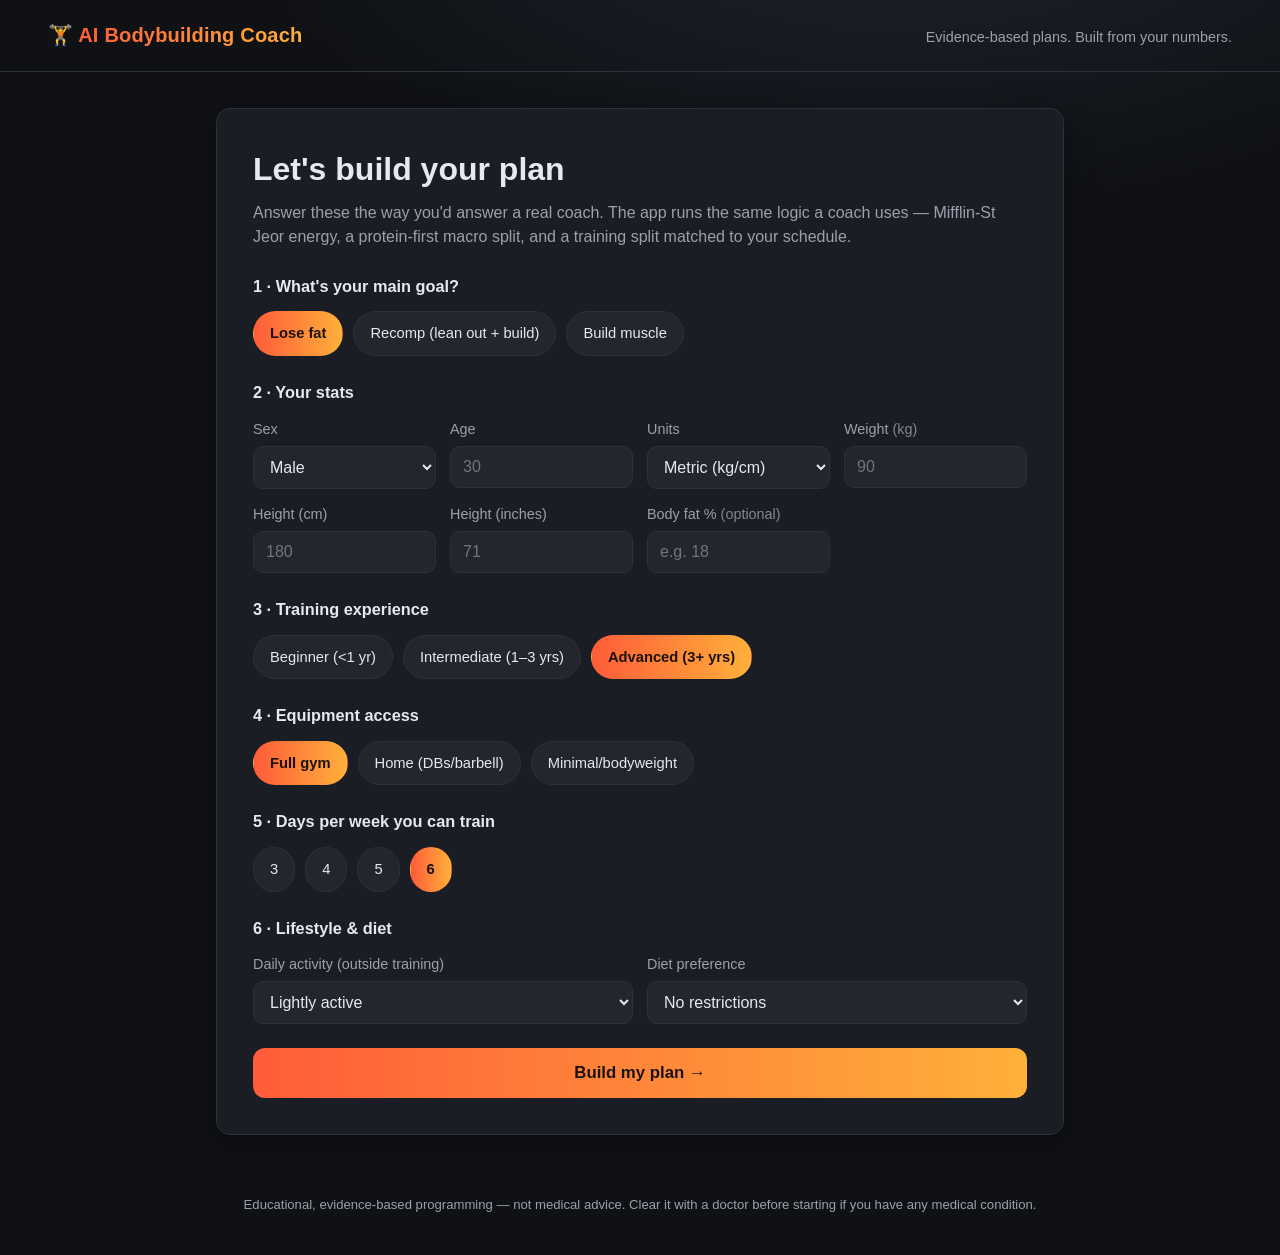
==== app/index.html @ 04b428aa "Add interactive coaching app that runs the plan logic from user input Build a runnable web app on to" ====
<!DOCTYPE html>
<html lang="en">
  <head>
    <meta charset="UTF-8" />
    <meta name="viewport" content="width=device-width, initial-scale=1.0" />
    <title>AI Bodybuilding Coach</title>
    <meta
      name="description"
      content="A professional bodybuilding coach in your browser — answer a few questions and get a personalized fat-loss / muscle plan."
    />
    <link
      rel="icon"
      href="data:image/svg+xml,<svg xmlns='http://www.w3.org/2000/svg' viewBox='0 0 100 100'><text y='.9em' font-size='90'>🏋️</text></svg>"
    />
    <link rel="stylesheet" href="styles.css" />
  </head>
  <body>
    <header class="topbar">
      <div class="brand">🏋️ <span>AI Bodybuilding Coach</span></div>
      <div class="tagline">Evidence-based plans. Built from your numbers.</div>
    </header>

    <main class="container">
      <!-- ===================== INTAKE FORM ===================== -->
      <section id="intake" class="card">
        <h1>Let's build your plan</h1>
        <p class="subtitle">
          Answer these the way you'd answer a real coach. The app runs the same
          logic a coach uses — Mifflin-St Jeor energy, a protein-first macro
          split, and a training split matched to your schedule.
        </p>

        <form id="coachForm" novalidate>
          <!-- Goal -->
          <fieldset>
            <legend>1 · What's your main goal?</legend>
            <div class="chips" data-field="goal">
              <label><input type="radio" name="goal" value="cut" checked /><span>Lose fat</span></label>
              <label><input type="radio" name="goal" value="recomp" /><span>Recomp (lean out + build)</span></label>
              <label><input type="radio" name="goal" value="gain" /><span>Build muscle</span></label>
            </div>
          </fieldset>

          <!-- Body stats -->
          <fieldset>
            <legend>2 · Your stats</legend>
            <div class="grid">
              <label class="field">
                <span>Sex</span>
                <select name="sex">
                  <option value="male">Male</option>
                  <option value="female">Female</option>
                </select>
              </label>
              <label class="field">
                <span>Age</span>
                <input type="number" name="age" min="14" max="90" placeholder="30" required />
              </label>
              <label class="field">
                <span>Units</span>
                <select name="units" id="units">
                  <option value="metric">Metric (kg/cm)</option>
                  <option value="imperial">Imperial (lb/in)</option>
                </select>
              </label>
              <label class="field">
                <span>Weight <em id="wUnit">(kg)</em></span>
                <input type="number" name="weight" step="0.1" min="30" placeholder="90" required />
              </label>
              <label class="field metric-only">
                <span>Height (cm)</span>
                <input type="number" name="heightCm" min="120" max="230" placeholder="180" />
              </label>
              <label class="field imperial-only" hidden>
                <span>Height (inches)</span>
                <input type="number" name="heightIn" min="48" max="90" placeholder="71" />
              </label>
              <label class="field">
                <span>Body fat % <em>(optional)</em></span>
                <input type="number" name="bodyFat" min="3" max="60" placeholder="e.g. 18" />
              </label>
            </div>
          </fieldset>

          <!-- Experience -->
          <fieldset>
            <legend>3 · Training experience</legend>
            <div class="chips" data-field="experience">
              <label><input type="radio" name="experience" value="beginner" /><span>Beginner (&lt;1 yr)</span></label>
              <label><input type="radio" name="experience" value="intermediate" /><span>Intermediate (1–3 yrs)</span></label>
              <label><input type="radio" name="experience" value="advanced" checked /><span>Advanced (3+ yrs)</span></label>
            </div>
          </fieldset>

          <!-- Equipment -->
          <fieldset>
            <legend>4 · Equipment access</legend>
            <div class="chips" data-field="equipment">
              <label><input type="radio" name="equipment" value="full" checked /><span>Full gym</span></label>
              <label><input type="radio" name="equipment" value="home" /><span>Home (DBs/barbell)</span></label>
              <label><input type="radio" name="equipment" value="min" /><span>Minimal/bodyweight</span></label>
            </div>
          </fieldset>

          <!-- Days -->
          <fieldset>
            <legend>5 · Days per week you can train</legend>
            <div class="chips" data-field="days">
              <label><input type="radio" name="days" value="3" /><span>3</span></label>
              <label><input type="radio" name="days" value="4" /><span>4</span></label>
              <label><input type="radio" name="days" value="5" /><span>5</span></label>
              <label><input type="radio" name="days" value="6" checked /><span>6</span></label>
            </div>
          </fieldset>

          <!-- Activity + diet -->
          <fieldset>
            <legend>6 · Lifestyle & diet</legend>
            <div class="grid">
              <label class="field">
                <span>Daily activity (outside training)</span>
                <select name="activity">
                  <option value="sedentary">Sedentary (desk job)</option>
                  <option value="light" selected>Lightly active</option>
                  <option value="moderate">Moderately active</option>
                  <option value="high">Very active / physical job</option>
                </select>
              </label>
              <label class="field">
                <span>Diet preference</span>
                <select name="diet">
                  <option value="none">No restrictions</option>
                  <option value="vegetarian">Vegetarian</option>
                  <option value="vegan">Vegan</option>
                  <option value="halal">Halal / other</option>
                </select>
              </label>
            </div>
          </fieldset>

          <button type="submit" class="btn-primary">Build my plan →</button>
          <p id="formError" class="error" hidden></p>
        </form>
      </section>

      <!-- ===================== PLAN OUTPUT ===================== -->
      <section id="plan" class="plan" hidden></section>
    </main>

    <footer class="foot">
      Educational, evidence-based programming — not medical advice. Clear it with
      a doctor before starting if you have any medical condition.
    </footer>

    <script src="js/coach.js"></script>
    <script src="js/app.js"></script>
  </body>
</html>
---- app/styles.css ----
/* AI Bodybuilding Coach — styles */
:root {
  --bg: #0f1115;
  --surface: #1a1d24;
  --surface-2: #22262f;
  --border: #2c313c;
  --text: #e7e9ee;
  --muted: #9aa1ad;
  --accent: #ff5c39;
  --accent-2: #ffb03a;
  --good: #4ade80;
  --radius: 14px;
  --shadow: 0 8px 30px rgba(0, 0, 0, 0.35);
  font-size: 16px;
}

* { box-sizing: border-box; }

body {
  margin: 0;
  background: radial-gradient(1200px 600px at 70% -10%, #20242e 0%, var(--bg) 55%);
  color: var(--text);
  font-family: -apple-system, BlinkMacSystemFont, "Segoe UI", Roboto, Helvetica, Arial, sans-serif;
  line-height: 1.55;
  min-height: 100vh;
}

.topbar {
  display: flex;
  align-items: baseline;
  justify-content: space-between;
  flex-wrap: wrap;
  gap: 8px;
  padding: 20px clamp(16px, 5vw, 48px);
  border-bottom: 1px solid var(--border);
}
.brand { font-weight: 800; font-size: 1.25rem; letter-spacing: 0.2px; }
.brand span { background: linear-gradient(90deg, var(--accent), var(--accent-2)); -webkit-background-clip: text; background-clip: text; color: transparent; }
.tagline { color: var(--muted); font-size: 0.9rem; }

.container { max-width: 920px; margin: 0 auto; padding: clamp(16px, 4vw, 36px); }

.card, .plan {
  background: var(--surface);
  border: 1px solid var(--border);
  border-radius: var(--radius);
  box-shadow: var(--shadow);
  padding: clamp(20px, 4vw, 36px);
}

h1 { margin: 0 0 6px; font-size: clamp(1.5rem, 4vw, 2rem); }
.subtitle { color: var(--muted); margin: 0 0 24px; }

fieldset { border: none; padding: 0; margin: 0 0 24px; }
legend { font-weight: 700; font-size: 1.02rem; margin-bottom: 12px; padding: 0; }

.grid { display: grid; grid-template-columns: repeat(auto-fit, minmax(180px, 1fr)); gap: 14px; }
.field { display: flex; flex-direction: column; gap: 6px; font-size: 0.9rem; color: var(--muted); }
.field em { color: var(--muted); font-style: normal; opacity: 0.8; }

input, select {
  background: var(--surface-2);
  border: 1px solid var(--border);
  color: var(--text);
  border-radius: 10px;
  padding: 11px 12px;
  font-size: 1rem;
  width: 100%;
}
input:focus, select:focus { outline: 2px solid var(--accent); border-color: transparent; }

/* Chip radios */
.chips { display: flex; flex-wrap: wrap; gap: 10px; }
.chips label {
  position: relative;
  cursor: pointer;
}
.chips input { position: absolute; opacity: 0; inset: 0; cursor: pointer; }
.chips span {
  display: inline-block;
  padding: 10px 16px;
  border: 1px solid var(--border);
  border-radius: 999px;
  background: var(--surface-2);
  color: var(--text);
  font-size: 0.92rem;
  transition: all 0.15s ease;
  user-select: none;
}
.chips input:checked + span {
  background: linear-gradient(90deg, var(--accent), var(--accent-2));
  color: #1a1208;
  font-weight: 700;
  border-color: transparent;
}
.chips input:focus-visible + span { outline: 2px solid #fff4; }

.btn-primary {
  appearance: none;
  border: none;
  cursor: pointer;
  width: 100%;
  padding: 15px;
  border-radius: 12px;
  font-size: 1.05rem;
  font-weight: 800;
  color: #1a1208;
  background: linear-gradient(90deg, var(--accent), var(--accent-2));
  transition: transform 0.1s ease, filter 0.15s ease;
}
.btn-primary:hover { filter: brightness(1.06); }
.btn-primary:active { transform: translateY(1px); }

.error { color: #ff6b6b; margin-top: 12px; font-size: 0.92rem; }

/* ---------- Plan output ---------- */
.plan { margin-top: 24px; }
.plan h2 { margin-top: 0; font-size: 1.6rem; }
.plan h3 { margin: 28px 0 12px; font-size: 1.2rem; border-bottom: 1px solid var(--border); padding-bottom: 8px; }

.phase-banner {
  background: linear-gradient(90deg, rgba(255,92,57,0.15), rgba(255,176,58,0.12));
  border: 1px solid var(--border);
  border-radius: 12px;
  padding: 16px 18px;
  margin-bottom: 22px;
}
.phase-banner .pill {
  display: inline-block; font-size: 0.78rem; font-weight: 800; letter-spacing: 0.5px;
  text-transform: uppercase; color: var(--accent-2); margin-bottom: 4px;
}

.stat-grid { display: grid; grid-template-columns: repeat(auto-fit, minmax(130px, 1fr)); gap: 12px; }
.stat {
  background: var(--surface-2);
  border: 1px solid var(--border);
  border-radius: 12px;
  padding: 14px;
  text-align: center;
}
.stat .num { font-size: 1.5rem; font-weight: 800; line-height: 1.1; }
.stat .num small { font-size: 0.8rem; color: var(--muted); font-weight: 600; }
.stat .lbl { color: var(--muted); font-size: 0.82rem; margin-top: 4px; }
.stat.accent .num { color: var(--accent-2); }

.macro-bar { display: flex; height: 14px; border-radius: 999px; overflow: hidden; margin: 14px 0 6px; border: 1px solid var(--border); }
.macro-bar i { display: block; }
.macro-bar .p { background: #ff5c39; }
.macro-bar .c { background: #ffb03a; }
.macro-bar .f { background: #4ade80; }
.macro-legend { display: flex; gap: 16px; flex-wrap: wrap; color: var(--muted); font-size: 0.85rem; }
.macro-legend b { color: var(--text); }
.dot { display: inline-block; width: 10px; height: 10px; border-radius: 3px; margin-right: 6px; vertical-align: middle; }

table { width: 100%; border-collapse: collapse; margin: 6px 0 4px; font-size: 0.92rem; }
th, td { text-align: left; padding: 9px 10px; border-bottom: 1px solid var(--border); }
th { color: var(--muted); font-weight: 600; font-size: 0.8rem; text-transform: uppercase; letter-spacing: 0.4px; }
td .ex { font-weight: 600; }
td .note { color: var(--muted); font-size: 0.82rem; }

.day-block { background: var(--surface-2); border: 1px solid var(--border); border-radius: 12px; padding: 14px 16px; margin-bottom: 14px; }
.day-block h4 { margin: 0 0 6px; font-size: 1.05rem; color: var(--accent-2); }

.callout { background: var(--surface-2); border-left: 3px solid var(--accent); border-radius: 8px; padding: 12px 14px; color: var(--muted); margin: 12px 0; font-size: 0.92rem; }
.callout b { color: var(--text); }

ul.clean { list-style: none; padding: 0; margin: 8px 0; }
ul.clean li { padding: 9px 0; border-bottom: 1px solid var(--border); }
ul.clean li b { color: var(--text); }
ul.clean li span { color: var(--muted); font-size: 0.9rem; }

.actions { display: flex; gap: 12px; flex-wrap: wrap; margin-top: 26px; }
.btn-ghost {
  cursor: pointer; background: var(--surface-2); color: var(--text);
  border: 1px solid var(--border); border-radius: 10px; padding: 12px 18px; font-size: 0.95rem; font-weight: 600;
}
.btn-ghost:hover { border-color: var(--accent); }

.foot { text-align: center; color: var(--muted); font-size: 0.82rem; padding: 24px 16px 40px; }

@media print {
  .topbar, #intake, .actions, .foot { display: none !important; }
  body { background: #fff; color: #000; }
  .plan { box-shadow: none; border: none; }
}
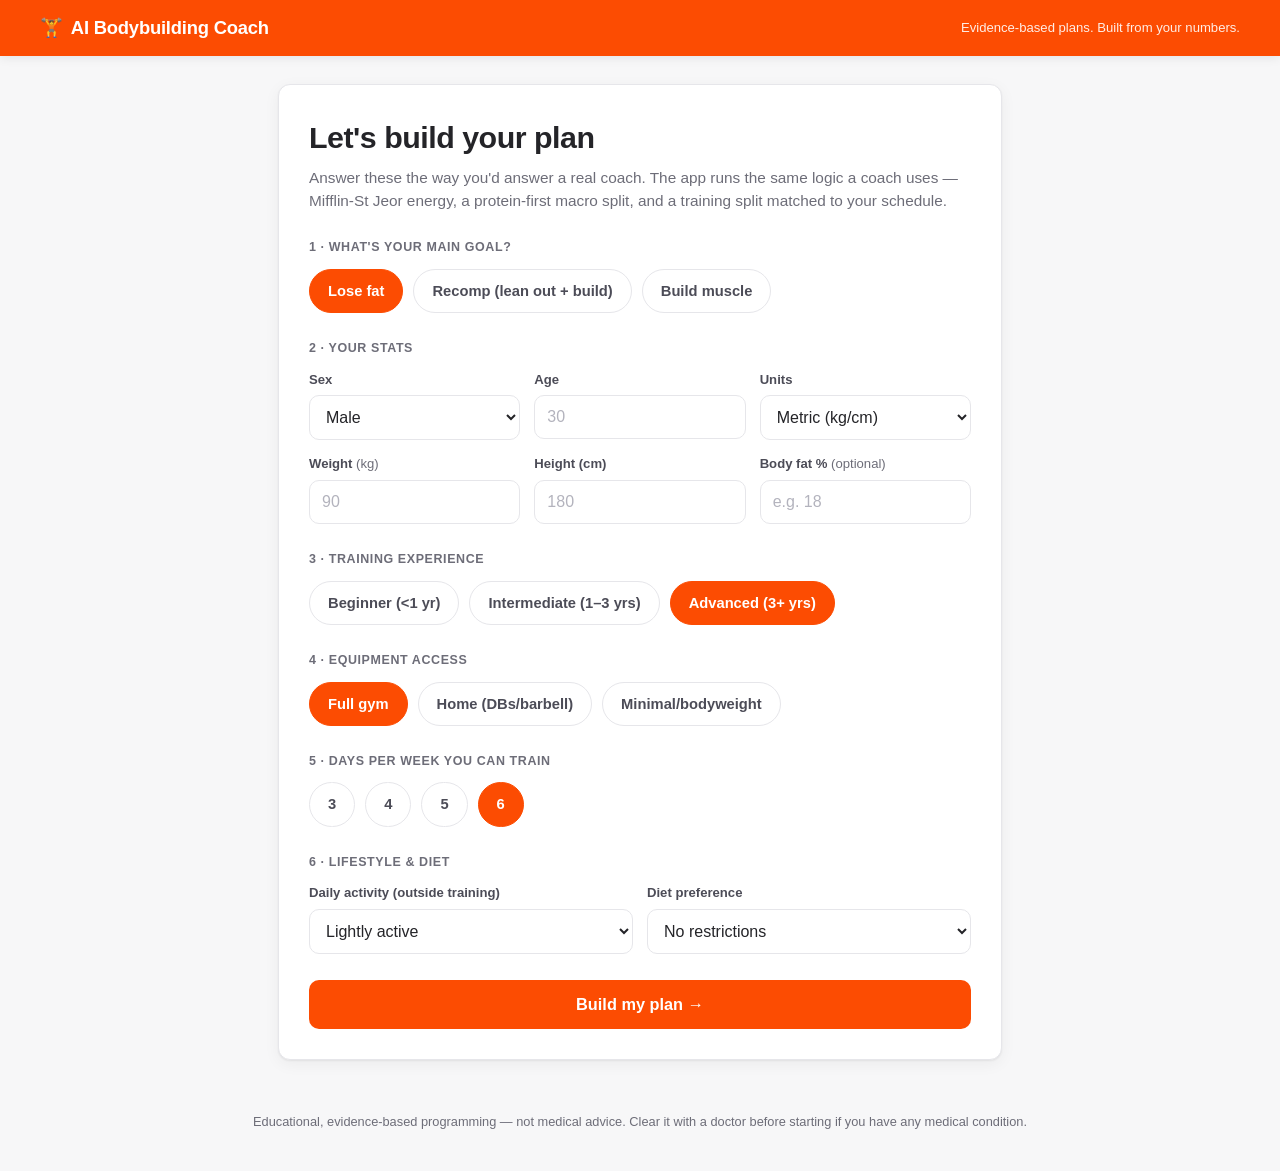
==== commit 831d1048: "Redesign UI Strava-style and add Fitbit integration UI/UX overhaul to a clean, app-like fitness dash" ====
--- a/app/index.html
+++ b/app/index.html
@@ -152,7 +152,9 @@
       a doctor before starting if you have any medical condition.
     </footer>
 
+    <script src="js/fitbit-config.js"></script>
     <script src="js/coach.js"></script>
+    <script src="js/fitbit.js"></script>
     <script src="js/app.js"></script>
   </body>
 </html>
--- a/app/styles.css
+++ b/app/styles.css
@@ -1,185 +1,225 @@
-/* AI Bodybuilding Coach — styles */
+/* AI Bodybuilding Coach — Strava-inspired UI
+   Light, clean, card-based, signature orange, big stats, sectioned tabs. */
+
 :root {
-  --bg: #0f1115;
-  --surface: #1a1d24;
-  --surface-2: #22262f;
-  --border: #2c313c;
-  --text: #e7e9ee;
-  --muted: #9aa1ad;
-  --accent: #ff5c39;
-  --accent-2: #ffb03a;
-  --good: #4ade80;
-  --radius: 14px;
-  --shadow: 0 8px 30px rgba(0, 0, 0, 0.35);
+  --orange: #fc4c02;      /* Strava signature orange */
+  --orange-dk: #e34402;
+  --ink: #242428;         /* near-black text */
+  --ink-2: #4c4c57;
+  --muted: #6d6d78;
+  --line: #e6e6ea;
+  --bg: #f7f7f8;
+  --card: #ffffff;
+  --card-2: #fafafb;
+  --good: #17a34a;
+  --radius: 12px;
+  --shadow: 0 1px 2px rgba(0,0,0,0.06), 0 4px 16px rgba(0,0,0,0.05);
   font-size: 16px;
 }
 
 * { box-sizing: border-box; }
-
+[hidden] { display: none !important; }
+
+html, body { margin: 0; }
 body {
-  margin: 0;
-  background: radial-gradient(1200px 600px at 70% -10%, #20242e 0%, var(--bg) 55%);
-  color: var(--text);
+  background: var(--bg);
+  color: var(--ink);
   font-family: -apple-system, BlinkMacSystemFont, "Segoe UI", Roboto, Helvetica, Arial, sans-serif;
-  line-height: 1.55;
+  line-height: 1.5;
   min-height: 100vh;
-}
-
+  -webkit-font-smoothing: antialiased;
+}
+
+/* ---------------- Top app bar ---------------- */
 .topbar {
+  position: sticky;
+  top: 0;
+  z-index: 20;
+  background: var(--orange);
+  color: #fff;
   display: flex;
-  align-items: baseline;
+  align-items: center;
   justify-content: space-between;
-  flex-wrap: wrap;
-  gap: 8px;
-  padding: 20px clamp(16px, 5vw, 48px);
-  border-bottom: 1px solid var(--border);
-}
-.brand { font-weight: 800; font-size: 1.25rem; letter-spacing: 0.2px; }
-.brand span { background: linear-gradient(90deg, var(--accent), var(--accent-2)); -webkit-background-clip: text; background-clip: text; color: transparent; }
-.tagline { color: var(--muted); font-size: 0.9rem; }
-
-.container { max-width: 920px; margin: 0 auto; padding: clamp(16px, 4vw, 36px); }
-
-.card, .plan {
-  background: var(--surface);
-  border: 1px solid var(--border);
+  padding: 14px clamp(16px, 5vw, 40px);
+  box-shadow: 0 2px 10px rgba(0,0,0,0.08);
+}
+.brand { font-weight: 800; font-size: 1.15rem; letter-spacing: -0.2px; display: flex; align-items: center; gap: 8px; }
+.tagline { color: rgba(255,255,255,0.9); font-size: 0.82rem; font-weight: 500; }
+
+.container { max-width: 780px; margin: 0 auto; padding: clamp(16px, 4vw, 28px); }
+
+/* ---------------- Cards ---------------- */
+.card {
+  background: var(--card);
+  border: 1px solid var(--line);
   border-radius: var(--radius);
   box-shadow: var(--shadow);
-  padding: clamp(20px, 4vw, 36px);
-}
-
-h1 { margin: 0 0 6px; font-size: clamp(1.5rem, 4vw, 2rem); }
-.subtitle { color: var(--muted); margin: 0 0 24px; }
-
-fieldset { border: none; padding: 0; margin: 0 0 24px; }
-legend { font-weight: 700; font-size: 1.02rem; margin-bottom: 12px; padding: 0; }
-
-.grid { display: grid; grid-template-columns: repeat(auto-fit, minmax(180px, 1fr)); gap: 14px; }
-.field { display: flex; flex-direction: column; gap: 6px; font-size: 0.9rem; color: var(--muted); }
-.field em { color: var(--muted); font-style: normal; opacity: 0.8; }
+  padding: clamp(20px, 4vw, 30px);
+}
+
+h1 { margin: 0 0 6px; font-size: clamp(1.5rem, 4vw, 1.9rem); letter-spacing: -0.5px; }
+.subtitle { color: var(--muted); margin: 0 0 26px; font-size: 0.96rem; }
+
+/* ---------------- Form ---------------- */
+fieldset { border: none; padding: 0; margin: 0 0 26px; }
+legend {
+  font-weight: 800; font-size: 0.78rem; letter-spacing: 0.6px; text-transform: uppercase;
+  color: var(--muted); margin-bottom: 12px; padding: 0;
+}
+.grid { display: grid; grid-template-columns: repeat(auto-fit, minmax(160px, 1fr)); gap: 14px; }
+.field { display: flex; flex-direction: column; gap: 6px; font-size: 0.82rem; font-weight: 600; color: var(--ink-2); }
+.field em { color: var(--muted); font-style: normal; font-weight: 500; }
 
 input, select {
-  background: var(--surface-2);
-  border: 1px solid var(--border);
-  color: var(--text);
+  background: #fff;
+  border: 1.5px solid var(--line);
+  color: var(--ink);
   border-radius: 10px;
-  padding: 11px 12px;
+  padding: 12px 12px;
   font-size: 1rem;
   width: 100%;
-}
-input:focus, select:focus { outline: 2px solid var(--accent); border-color: transparent; }
+  transition: border-color 0.15s ease, box-shadow 0.15s ease;
+}
+input::placeholder { color: #b3b3bd; }
+input:focus, select:focus { outline: none; border-color: var(--orange); box-shadow: 0 0 0 3px rgba(252,76,2,0.12); }
 
 /* Chip radios */
 .chips { display: flex; flex-wrap: wrap; gap: 10px; }
-.chips label {
-  position: relative;
-  cursor: pointer;
-}
+.chips label { position: relative; cursor: pointer; }
 .chips input { position: absolute; opacity: 0; inset: 0; cursor: pointer; }
 .chips span {
-  display: inline-block;
-  padding: 10px 16px;
-  border: 1px solid var(--border);
-  border-radius: 999px;
-  background: var(--surface-2);
-  color: var(--text);
-  font-size: 0.92rem;
+  display: inline-block; padding: 10px 18px; border: 1.5px solid var(--line);
+  border-radius: 999px; background: #fff; color: var(--ink-2); font-size: 0.92rem;
+  font-weight: 600; transition: all 0.15s ease; user-select: none;
+}
+.chips label:hover span { border-color: #c9c9d1; }
+.chips input:checked + span { background: var(--orange); color: #fff; border-color: var(--orange); }
+.chips input:focus-visible + span { box-shadow: 0 0 0 3px rgba(252,76,2,0.25); }
+
+.btn-primary {
+  appearance: none; border: none; cursor: pointer; width: 100%; padding: 15px;
+  border-radius: 10px; font-size: 1.02rem; font-weight: 800; color: #fff;
+  background: var(--orange); transition: background 0.15s ease, transform 0.08s ease;
+}
+.btn-primary:hover { background: var(--orange-dk); }
+.btn-primary:active { transform: translateY(1px); }
+.error { color: #d1382c; margin-top: 12px; font-size: 0.92rem; font-weight: 600; }
+
+/* ---------------- Plan header (hero) ---------------- */
+.plan-hero {
+  background: var(--card); border: 1px solid var(--line); border-radius: var(--radius);
+  box-shadow: var(--shadow); padding: 22px clamp(18px, 4vw, 28px); margin-bottom: 14px;
+}
+.plan-hero .goal { font-size: clamp(1.4rem, 4vw, 1.75rem); font-weight: 800; letter-spacing: -0.5px; margin: 6px 0 4px; }
+.phase-chip {
+  display: inline-block; background: rgba(252,76,2,0.1); color: var(--orange-dk);
+  font-size: 0.72rem; font-weight: 800; letter-spacing: 0.6px; text-transform: uppercase;
+  padding: 5px 11px; border-radius: 999px;
+}
+.athlete-line { color: var(--muted); font-size: 0.9rem; margin-top: 6px; }
+.phase-summary { color: var(--ink-2); font-size: 0.95rem; margin-top: 12px; padding-top: 14px; border-top: 1px solid var(--line); }
+
+/* ---------------- Tabs ---------------- */
+.tabs {
+  display: flex; gap: 4px; background: var(--card); border: 1px solid var(--line);
+  border-radius: 999px; padding: 5px; margin-bottom: 16px; position: sticky; top: 64px; z-index: 10;
+  box-shadow: var(--shadow); overflow-x: auto;
+}
+.tabs button {
+  flex: 1; white-space: nowrap; cursor: pointer; border: none; background: transparent;
+  color: var(--muted); font-weight: 700; font-size: 0.9rem; padding: 10px 14px; border-radius: 999px;
   transition: all 0.15s ease;
-  user-select: none;
-}
-.chips input:checked + span {
-  background: linear-gradient(90deg, var(--accent), var(--accent-2));
-  color: #1a1208;
-  font-weight: 700;
-  border-color: transparent;
-}
-.chips input:focus-visible + span { outline: 2px solid #fff4; }
-
-.btn-primary {
-  appearance: none;
-  border: none;
-  cursor: pointer;
-  width: 100%;
-  padding: 15px;
-  border-radius: 12px;
-  font-size: 1.05rem;
-  font-weight: 800;
-  color: #1a1208;
-  background: linear-gradient(90deg, var(--accent), var(--accent-2));
-  transition: transform 0.1s ease, filter 0.15s ease;
-}
-.btn-primary:hover { filter: brightness(1.06); }
-.btn-primary:active { transform: translateY(1px); }
-
-.error { color: #ff6b6b; margin-top: 12px; font-size: 0.92rem; }
-
-/* ---------- Plan output ---------- */
-.plan { margin-top: 24px; }
-.plan h2 { margin-top: 0; font-size: 1.6rem; }
-.plan h3 { margin: 28px 0 12px; font-size: 1.2rem; border-bottom: 1px solid var(--border); padding-bottom: 8px; }
-
-.phase-banner {
-  background: linear-gradient(90deg, rgba(255,92,57,0.15), rgba(255,176,58,0.12));
-  border: 1px solid var(--border);
-  border-radius: 12px;
-  padding: 16px 18px;
-  margin-bottom: 22px;
-}
-.phase-banner .pill {
-  display: inline-block; font-size: 0.78rem; font-weight: 800; letter-spacing: 0.5px;
-  text-transform: uppercase; color: var(--accent-2); margin-bottom: 4px;
-}
-
-.stat-grid { display: grid; grid-template-columns: repeat(auto-fit, minmax(130px, 1fr)); gap: 12px; }
-.stat {
-  background: var(--surface-2);
-  border: 1px solid var(--border);
-  border-radius: 12px;
-  padding: 14px;
-  text-align: center;
-}
-.stat .num { font-size: 1.5rem; font-weight: 800; line-height: 1.1; }
-.stat .num small { font-size: 0.8rem; color: var(--muted); font-weight: 600; }
-.stat .lbl { color: var(--muted); font-size: 0.82rem; margin-top: 4px; }
-.stat.accent .num { color: var(--accent-2); }
-
-.macro-bar { display: flex; height: 14px; border-radius: 999px; overflow: hidden; margin: 14px 0 6px; border: 1px solid var(--border); }
+}
+.tabs button:hover { color: var(--ink); }
+.tabs button.active { background: var(--orange); color: #fff; }
+
+.panel { display: flex; flex-direction: column; gap: 14px; animation: fade 0.25s ease; }
+@keyframes fade { from { opacity: 0; transform: translateY(6px); } to { opacity: 1; transform: none; } }
+
+.section-title { font-size: 0.78rem; font-weight: 800; letter-spacing: 0.6px; text-transform: uppercase; color: var(--muted); margin: 2px 0 -2px; }
+
+/* ---------------- Strava-style stat row ---------------- */
+.stat-row {
+  display: flex; background: var(--card); border: 1px solid var(--line);
+  border-radius: var(--radius); box-shadow: var(--shadow); overflow: hidden;
+}
+.stat-row .stat { flex: 1; padding: 18px 14px; text-align: center; border-right: 1px solid var(--line); }
+.stat-row .stat:last-child { border-right: none; }
+.stat .num { font-size: 1.6rem; font-weight: 800; letter-spacing: -0.5px; line-height: 1.05; }
+.stat .num small { font-size: 0.8rem; font-weight: 700; color: var(--muted); }
+.stat .lbl { color: var(--muted); font-size: 0.68rem; font-weight: 700; letter-spacing: 0.5px; text-transform: uppercase; margin-top: 6px; }
+.stat.hero-stat .num { color: var(--orange); }
+
+.stat-grid { display: grid; grid-template-columns: repeat(auto-fit, minmax(120px, 1fr)); gap: 12px; }
+.stat-grid .stat {
+  background: var(--card); border: 1px solid var(--line); border-radius: var(--radius);
+  box-shadow: var(--shadow); padding: 16px 12px; text-align: center;
+}
+
+/* Macro bar */
+.macro-bar { display: flex; height: 12px; border-radius: 999px; overflow: hidden; margin: 4px 0; }
 .macro-bar i { display: block; }
-.macro-bar .p { background: #ff5c39; }
-.macro-bar .c { background: #ffb03a; }
-.macro-bar .f { background: #4ade80; }
-.macro-legend { display: flex; gap: 16px; flex-wrap: wrap; color: var(--muted); font-size: 0.85rem; }
-.macro-legend b { color: var(--text); }
+.macro-bar .p { background: var(--orange); }
+.macro-bar .c { background: #f7b500; }
+.macro-bar .f { background: var(--good); }
+.macro-legend { display: flex; gap: 16px; flex-wrap: wrap; color: var(--muted); font-size: 0.85rem; font-weight: 600; }
+.macro-legend b { color: var(--ink); }
 .dot { display: inline-block; width: 10px; height: 10px; border-radius: 3px; margin-right: 6px; vertical-align: middle; }
 
-table { width: 100%; border-collapse: collapse; margin: 6px 0 4px; font-size: 0.92rem; }
-th, td { text-align: left; padding: 9px 10px; border-bottom: 1px solid var(--border); }
-th { color: var(--muted); font-weight: 600; font-size: 0.8rem; text-transform: uppercase; letter-spacing: 0.4px; }
-td .ex { font-weight: 600; }
-td .note { color: var(--muted); font-size: 0.82rem; }
-
-.day-block { background: var(--surface-2); border: 1px solid var(--border); border-radius: 12px; padding: 14px 16px; margin-bottom: 14px; }
-.day-block h4 { margin: 0 0 6px; font-size: 1.05rem; color: var(--accent-2); }
-
-.callout { background: var(--surface-2); border-left: 3px solid var(--accent); border-radius: 8px; padding: 12px 14px; color: var(--muted); margin: 12px 0; font-size: 0.92rem; }
-.callout b { color: var(--text); }
-
-ul.clean { list-style: none; padding: 0; margin: 8px 0; }
-ul.clean li { padding: 9px 0; border-bottom: 1px solid var(--border); }
-ul.clean li b { color: var(--text); }
-ul.clean li span { color: var(--muted); font-size: 0.9rem; }
-
-.actions { display: flex; gap: 12px; flex-wrap: wrap; margin-top: 26px; }
+/* ---------------- Workout day cards ---------------- */
+.day-card { background: var(--card); border: 1px solid var(--line); border-radius: var(--radius); box-shadow: var(--shadow); overflow: hidden; }
+.day-card > h4 {
+  margin: 0; padding: 14px 18px; font-size: 1rem; font-weight: 800; color: #fff;
+  background: var(--orange); display: flex; align-items: center; gap: 8px;
+}
+.exs { padding: 6px 18px 12px; }
+.ex-row { display: flex; align-items: baseline; justify-content: space-between; gap: 12px; padding: 12px 0; border-bottom: 1px solid var(--line); }
+.ex-row:last-child { border-bottom: none; }
+.ex-row .ex-name { font-weight: 700; font-size: 0.95rem; }
+.ex-row .ex-note { color: var(--muted); font-size: 0.8rem; margin-top: 2px; }
+.ex-row .ex-prescription { flex: 0 0 auto; text-align: right; font-weight: 700; font-size: 0.9rem; color: var(--ink); white-space: nowrap; }
+.ex-row .ex-prescription small { display: block; color: var(--muted); font-weight: 600; font-size: 0.72rem; }
+
+/* Info list & callouts */
+.info-card { background: var(--card); border: 1px solid var(--line); border-radius: var(--radius); box-shadow: var(--shadow); padding: 18px 20px; }
+.info-card h3 { margin: 0 0 12px; font-size: 1.05rem; }
+ul.clean { list-style: none; padding: 0; margin: 0; }
+ul.clean li { padding: 11px 0; border-bottom: 1px solid var(--line); font-size: 0.92rem; }
+ul.clean li:last-child { border-bottom: none; }
+ul.clean li b { color: var(--ink); }
+ul.clean li span { color: var(--muted); }
+.callout { background: var(--card-2); border-left: 3px solid var(--orange); border-radius: 8px; padding: 12px 14px; color: var(--ink-2); font-size: 0.9rem; }
+.callout b { color: var(--ink); }
+
+/* Fitbit connect card */
+.fitbit-card { background: var(--card); border: 1px solid var(--line); border-radius: var(--radius); box-shadow: var(--shadow); padding: 20px; }
+.fitbit-card .fb-head { display: flex; align-items: center; gap: 10px; font-weight: 800; font-size: 1.05rem; margin-bottom: 6px; }
+.fitbit-card .fb-teal { color: #00b0b9; }
+.btn-fitbit {
+  appearance: none; cursor: pointer; border: none; background: #00b0b9; color: #fff;
+  font-weight: 800; font-size: 0.95rem; padding: 12px 18px; border-radius: 10px; margin-top: 12px;
+}
+.btn-fitbit:hover { filter: brightness(0.95); }
+.fb-note { color: var(--muted); font-size: 0.85rem; margin-top: 10px; }
+
+.actions { display: flex; gap: 12px; flex-wrap: wrap; margin-top: 6px; }
 .btn-ghost {
-  cursor: pointer; background: var(--surface-2); color: var(--text);
-  border: 1px solid var(--border); border-radius: 10px; padding: 12px 18px; font-size: 0.95rem; font-weight: 600;
-}
-.btn-ghost:hover { border-color: var(--accent); }
-
-.foot { text-align: center; color: var(--muted); font-size: 0.82rem; padding: 24px 16px 40px; }
+  cursor: pointer; background: #fff; color: var(--ink); border: 1.5px solid var(--line);
+  border-radius: 10px; padding: 12px 18px; font-size: 0.92rem; font-weight: 700; flex: 1;
+}
+.btn-ghost:hover { border-color: var(--orange); color: var(--orange); }
+
+.foot { text-align: center; color: var(--muted); font-size: 0.8rem; padding: 24px 16px 40px; }
+
+@media (max-width: 480px) {
+  .stat-row { flex-wrap: wrap; }
+  .stat-row .stat { flex: 1 1 33%; border-bottom: 1px solid var(--line); }
+}
 
 @media print {
-  .topbar, #intake, .actions, .foot { display: none !important; }
-  body { background: #fff; color: #000; }
-  .plan { box-shadow: none; border: none; }
-}
+  .topbar, #intake, .tabs, .actions, .foot, .btn-fitbit { display: none !important; }
+  .panel { display: flex !important; }
+  .panel[hidden] { display: flex !important; }
+  body { background: #fff; }
+  .card, .day-card, .info-card, .stat-row, .plan-hero { box-shadow: none; }
+}
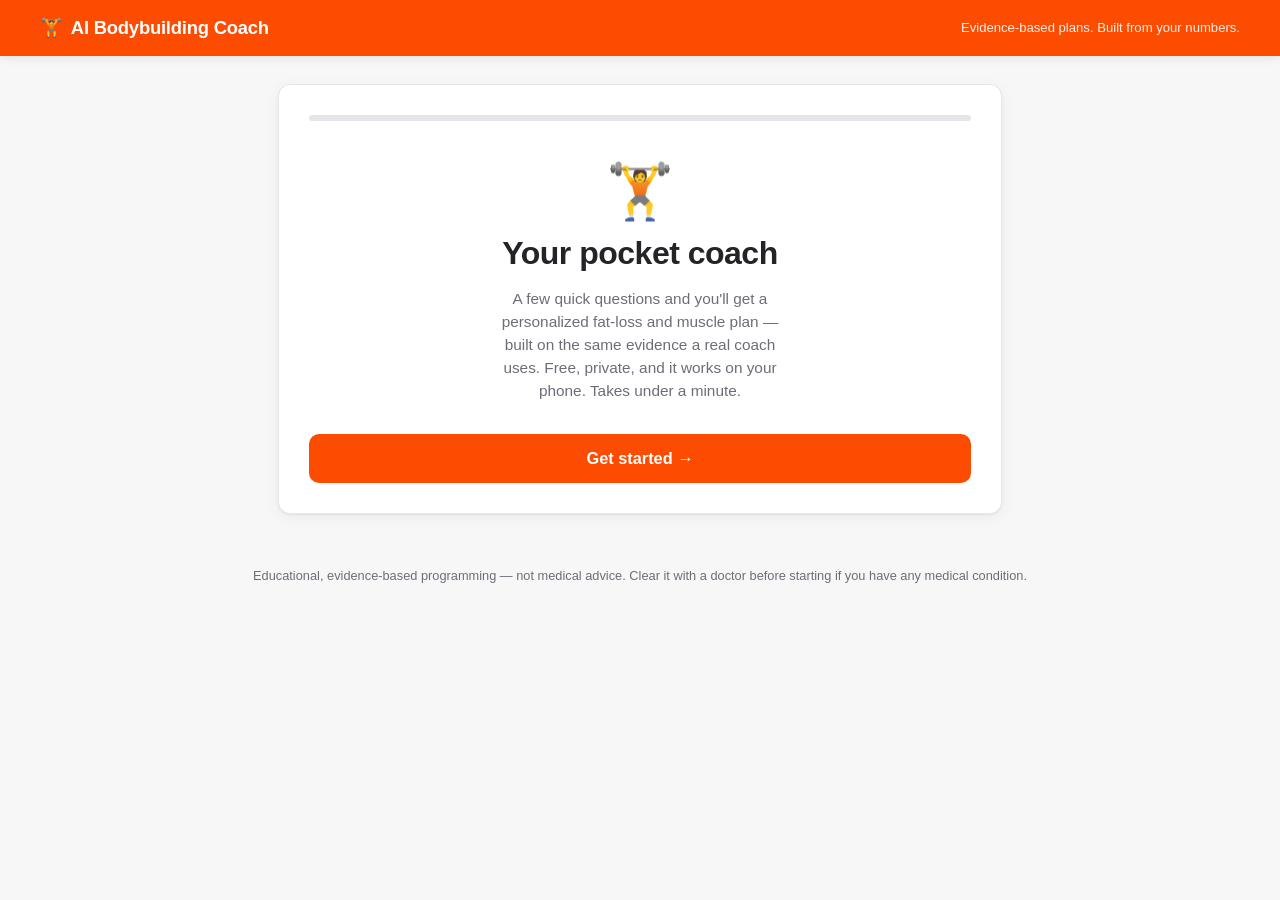
==== commit 1ff79e12: "Phase 1b: step-by-step onboarding wizard Replace the single long intake form with a progressive 5-st" ====
--- a/app/index.html
+++ b/app/index.html
@@ -2,16 +2,23 @@
 <html lang="en">
   <head>
     <meta charset="UTF-8" />
-    <meta name="viewport" content="width=device-width, initial-scale=1.0" />
+    <meta name="viewport" content="width=device-width, initial-scale=1.0, viewport-fit=cover" />
     <title>AI Bodybuilding Coach</title>
     <meta
       name="description"
       content="A professional bodybuilding coach in your browser — answer a few questions and get a personalized fat-loss / muscle plan."
     />
-    <link
-      rel="icon"
-      href="data:image/svg+xml,<svg xmlns='http://www.w3.org/2000/svg' viewBox='0 0 100 100'><text y='.9em' font-size='90'>🏋️</text></svg>"
-    />
+
+    <!-- PWA: installable, offline, iPhone home-screen app -->
+    <link rel="manifest" href="manifest.webmanifest" />
+    <meta name="theme-color" content="#fc4c02" />
+    <link rel="icon" href="icons/icon-192.png" />
+    <link rel="apple-touch-icon" href="icons/apple-touch-icon.png" />
+    <meta name="mobile-web-app-capable" content="yes" />
+    <meta name="apple-mobile-web-app-capable" content="yes" />
+    <meta name="apple-mobile-web-app-status-bar-style" content="black-translucent" />
+    <meta name="apple-mobile-web-app-title" content="Coach" />
+
     <link rel="stylesheet" href="styles.css" />
   </head>
   <body>
@@ -21,29 +28,37 @@
     </header>
 
     <main class="container">
-      <!-- ===================== INTAKE FORM ===================== -->
-      <section id="intake" class="card">
-        <h1>Let's build your plan</h1>
-        <p class="subtitle">
-          Answer these the way you'd answer a real coach. The app runs the same
-          logic a coach uses — Mifflin-St Jeor energy, a protein-first macro
-          split, and a training split matched to your schedule.
-        </p>
+      <!-- ===================== ONBOARDING WIZARD ===================== -->
+      <section id="intake" class="card wizard">
+        <div class="wiz-progress"><div class="wiz-progress-bar" id="wizBar"></div></div>
 
         <form id="coachForm" novalidate>
-          <!-- Goal -->
-          <fieldset>
-            <legend>1 · What's your main goal?</legend>
-            <div class="chips" data-field="goal">
-              <label><input type="radio" name="goal" value="cut" checked /><span>Lose fat</span></label>
-              <label><input type="radio" name="goal" value="recomp" /><span>Recomp (lean out + build)</span></label>
-              <label><input type="radio" name="goal" value="gain" /><span>Build muscle</span></label>
+          <!-- Step 0: Welcome -->
+          <div class="step" data-step="0">
+            <div class="welcome">
+              <div class="welcome-emoji">🏋️</div>
+              <h1>Your pocket coach</h1>
+              <p class="subtitle">
+                A few quick questions and you'll get a personalized fat-loss and
+                muscle plan — built on the same evidence a real coach uses. Free,
+                private, and it works on your phone. Takes under a minute.
+              </p>
             </div>
-          </fieldset>
+          </div>
 
-          <!-- Body stats -->
-          <fieldset>
-            <legend>2 · Your stats</legend>
+          <!-- Step 1: Goal -->
+          <div class="step" data-step="1" hidden>
+            <h2 class="step-title">What's your main goal?</h2>
+            <div class="chips stacked" data-field="goal">
+              <label><input type="radio" name="goal" value="cut" checked /><span>🔥 Lose fat</span></label>
+              <label><input type="radio" name="goal" value="recomp" /><span>♻️ Recomp — lean out + build</span></label>
+              <label><input type="radio" name="goal" value="gain" /><span>💪 Build muscle</span></label>
+            </div>
+          </div>
+
+          <!-- Step 2: Stats -->
+          <div class="step" data-step="2" hidden>
+            <h2 class="step-title">Your stats</h2>
             <div class="grid">
               <label class="field">
                 <span>Sex</span>
@@ -80,42 +95,41 @@
                 <input type="number" name="bodyFat" min="3" max="60" placeholder="e.g. 18" />
               </label>
             </div>
-          </fieldset>
+          </div>
 
-          <!-- Experience -->
-          <fieldset>
-            <legend>3 · Training experience</legend>
-            <div class="chips" data-field="experience">
-              <label><input type="radio" name="experience" value="beginner" /><span>Beginner (&lt;1 yr)</span></label>
-              <label><input type="radio" name="experience" value="intermediate" /><span>Intermediate (1–3 yrs)</span></label>
-              <label><input type="radio" name="experience" value="advanced" checked /><span>Advanced (3+ yrs)</span></label>
-            </div>
-          </fieldset>
+          <!-- Step 3: Training -->
+          <div class="step" data-step="3" hidden>
+            <h2 class="step-title">How you train</h2>
+            <fieldset>
+              <legend>Experience</legend>
+              <div class="chips" data-field="experience">
+                <label><input type="radio" name="experience" value="beginner" /><span>Beginner (&lt;1 yr)</span></label>
+                <label><input type="radio" name="experience" value="intermediate" /><span>Intermediate</span></label>
+                <label><input type="radio" name="experience" value="advanced" checked /><span>Advanced (3+ yrs)</span></label>
+              </div>
+            </fieldset>
+            <fieldset>
+              <legend>Days per week</legend>
+              <div class="chips" data-field="days">
+                <label><input type="radio" name="days" value="3" /><span>3</span></label>
+                <label><input type="radio" name="days" value="4" /><span>4</span></label>
+                <label><input type="radio" name="days" value="5" /><span>5</span></label>
+                <label><input type="radio" name="days" value="6" checked /><span>6</span></label>
+              </div>
+            </fieldset>
+            <fieldset>
+              <legend>Equipment</legend>
+              <div class="chips" data-field="equipment">
+                <label><input type="radio" name="equipment" value="full" checked /><span>Full gym</span></label>
+                <label><input type="radio" name="equipment" value="home" /><span>Home</span></label>
+                <label><input type="radio" name="equipment" value="min" /><span>Minimal</span></label>
+              </div>
+            </fieldset>
+          </div>
 
-          <!-- Equipment -->
-          <fieldset>
-            <legend>4 · Equipment access</legend>
-            <div class="chips" data-field="equipment">
-              <label><input type="radio" name="equipment" value="full" checked /><span>Full gym</span></label>
-              <label><input type="radio" name="equipment" value="home" /><span>Home (DBs/barbell)</span></label>
-              <label><input type="radio" name="equipment" value="min" /><span>Minimal/bodyweight</span></label>
-            </div>
-          </fieldset>
-
-          <!-- Days -->
-          <fieldset>
-            <legend>5 · Days per week you can train</legend>
-            <div class="chips" data-field="days">
-              <label><input type="radio" name="days" value="3" /><span>3</span></label>
-              <label><input type="radio" name="days" value="4" /><span>4</span></label>
-              <label><input type="radio" name="days" value="5" /><span>5</span></label>
-              <label><input type="radio" name="days" value="6" checked /><span>6</span></label>
-            </div>
-          </fieldset>
-
-          <!-- Activity + diet -->
-          <fieldset>
-            <legend>6 · Lifestyle & diet</legend>
+          <!-- Step 4: Lifestyle & diet -->
+          <div class="step" data-step="4" hidden>
+            <h2 class="step-title">Lifestyle &amp; diet <em class="opt">(optional)</em></h2>
             <div class="grid">
               <label class="field">
                 <span>Daily activity (outside training)</span>
@@ -136,10 +150,14 @@
                 </select>
               </label>
             </div>
-          </fieldset>
+          </div>
 
-          <button type="submit" class="btn-primary">Build my plan →</button>
           <p id="formError" class="error" hidden></p>
+
+          <div class="wiz-nav">
+            <button type="button" class="btn-ghost" id="wizBack" hidden>← Back</button>
+            <button type="button" class="btn-primary" id="wizNext">Get started →</button>
+          </div>
         </form>
       </section>
 
@@ -154,7 +172,16 @@
 
     <script src="js/fitbit-config.js"></script>
     <script src="js/coach.js"></script>
+    <script src="js/store.js"></script>
     <script src="js/fitbit.js"></script>
     <script src="js/app.js"></script>
+    <script>
+      // Register the service worker for offline / installable PWA support.
+      if ('serviceWorker' in navigator) {
+        window.addEventListener('load', () => {
+          navigator.serviceWorker.register('sw.js').catch((e) => console.warn('SW registration failed:', e));
+        });
+      }
+    </script>
   </body>
 </html>
--- a/app/styles.css
+++ b/app/styles.css
@@ -60,6 +60,28 @@
 h1 { margin: 0 0 6px; font-size: clamp(1.5rem, 4vw, 1.9rem); letter-spacing: -0.5px; }
 .subtitle { color: var(--muted); margin: 0 0 26px; font-size: 0.96rem; }
 
+/* ---------------- Onboarding wizard ---------------- */
+.wizard { overflow: hidden; }
+.wiz-progress { height: 6px; background: var(--line); border-radius: 999px; margin-bottom: 24px; overflow: hidden; }
+.wiz-progress-bar { height: 100%; width: 0; background: var(--orange); border-radius: 999px; transition: width 0.35s ease; }
+
+.step { animation: fade 0.28s ease; min-height: 240px; }
+.step-title { font-size: clamp(1.3rem, 4vw, 1.6rem); letter-spacing: -0.4px; margin: 0 0 18px; }
+.step-title .opt { font-style: normal; font-size: 0.85rem; font-weight: 600; color: var(--muted); }
+
+.welcome { text-align: center; padding: 20px 4px 8px; }
+.welcome-emoji { font-size: 3.4rem; line-height: 1; margin-bottom: 10px; }
+.welcome h1 { font-size: clamp(1.6rem, 5vw, 2rem); margin: 0 0 10px; }
+.welcome .subtitle { margin: 0 auto; max-width: 34ch; }
+
+.chips.stacked { flex-direction: column; }
+.chips.stacked label { width: 100%; }
+.chips.stacked span { display: block; width: 100%; padding: 16px 18px; font-size: 1rem; text-align: left; border-radius: 12px; }
+
+.wiz-nav { display: flex; gap: 12px; margin-top: 24px; }
+.wiz-nav .btn-primary { flex: 1; }
+.wiz-nav .btn-ghost { flex: 0 0 auto; }
+
 /* ---------------- Form ---------------- */
 fieldset { border: none; padding: 0; margin: 0 0 26px; }
 legend {
@@ -202,6 +224,54 @@
 .btn-fitbit:hover { filter: brightness(0.95); }
 .fb-note { color: var(--muted); font-size: 0.85rem; margin-top: 10px; }
 
+/* ---------------- Loggers (food / weight / lifts) ---------------- */
+.logger-head { display: flex; align-items: center; justify-content: space-between; margin-bottom: 12px; }
+.logger-head h3 { margin: 0; font-size: 1.05rem; }
+.logger-head .today { color: var(--muted); font-size: 0.8rem; font-weight: 600; }
+
+/* progress bars for calories / protein */
+.prog { margin: 10px 0; }
+.prog .prog-top { display: flex; justify-content: space-between; font-size: 0.85rem; font-weight: 700; margin-bottom: 5px; }
+.prog .prog-top .rem { color: var(--muted); font-weight: 600; }
+.prog .track { height: 10px; background: var(--line); border-radius: 999px; overflow: hidden; }
+.prog .fill { height: 100%; border-radius: 999px; transition: width 0.3s ease; }
+.prog .fill.kcal { background: var(--orange); }
+.prog .fill.prot { background: var(--good); }
+.prog .fill.over { background: #d1382c; }
+
+/* inline add form */
+.log-form { display: flex; gap: 8px; flex-wrap: wrap; margin-top: 12px; }
+.log-form input { flex: 1; min-width: 0; padding: 10px; font-size: 0.92rem; }
+.log-form input.sm { flex: 0 0 74px; }
+.log-form button { flex: 0 0 auto; cursor: pointer; border: none; background: var(--orange); color: #fff; font-weight: 800; border-radius: 10px; padding: 0 16px; font-size: 1.1rem; }
+.log-form button:hover { background: var(--orange-dk); }
+
+/* logged entries list */
+.entries { list-style: none; padding: 0; margin: 12px 0 0; }
+.entries li { display: flex; align-items: center; justify-content: space-between; padding: 9px 0; border-bottom: 1px solid var(--line); font-size: 0.9rem; }
+.entries li:last-child { border-bottom: none; }
+.entries .meta { color: var(--muted); font-size: 0.82rem; }
+.entries .del { cursor: pointer; color: #c4c4cc; border: none; background: none; font-size: 1.1rem; padding: 0 4px; }
+.entries .del:hover { color: #d1382c; }
+.empty { color: var(--muted); font-size: 0.88rem; padding: 8px 0; }
+
+/* weight trend chart */
+.chart-wrap { margin-top: 8px; }
+.chart-wrap svg { width: 100%; height: auto; display: block; }
+.trend-pill { display: inline-block; font-size: 0.8rem; font-weight: 800; padding: 4px 10px; border-radius: 999px; }
+.trend-pill.down { background: rgba(23,163,74,0.12); color: var(--good); }
+.trend-pill.up { background: rgba(209,56,44,0.1); color: #d1382c; }
+.trend-pill.flat { background: var(--line); color: var(--muted); }
+
+/* per-exercise lift logger */
+.ex-log { display: flex; align-items: center; gap: 6px; margin-top: 8px; }
+.ex-log input { flex: 0 0 58px; padding: 7px 8px; font-size: 0.85rem; text-align: center; }
+.ex-log button { cursor: pointer; border: none; background: var(--ink); color: #fff; font-weight: 700; font-size: 0.8rem; border-radius: 8px; padding: 8px 12px; }
+.ex-log button:hover { background: #000; }
+.ex-log .last { color: var(--muted); font-size: 0.78rem; margin-left: auto; text-align: right; }
+.ex-log .last b { color: var(--good); }
+.ex-log .x { font-size: 0.8rem; color: var(--muted); }
+
 .actions { display: flex; gap: 12px; flex-wrap: wrap; margin-top: 6px; }
 .btn-ghost {
   cursor: pointer; background: #fff; color: var(--ink); border: 1.5px solid var(--line);
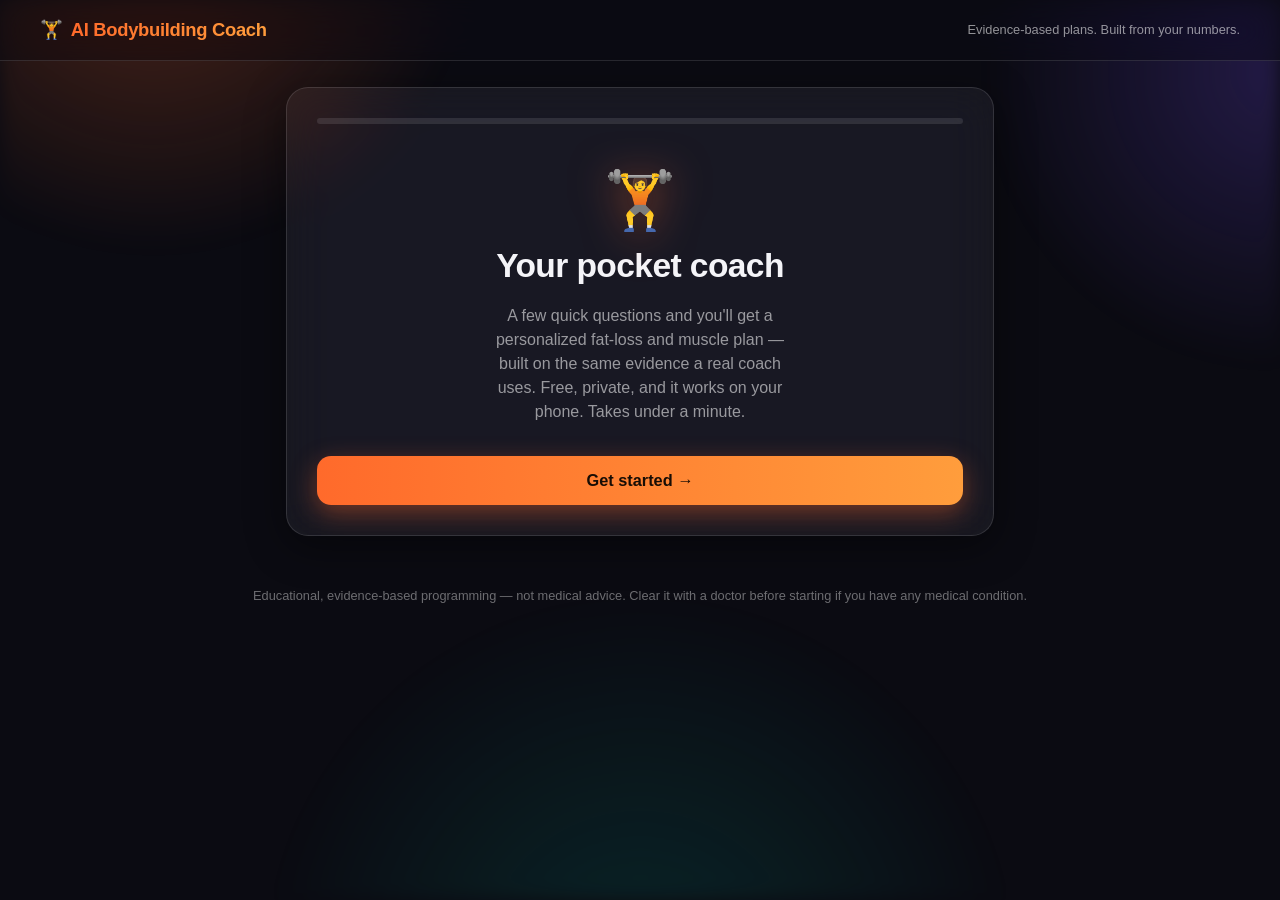
==== commit 3558c2a3: "Redesign: glassmorphism dark UI Full visual overhaul to a frosted-glass dark theme per the design di" ====
--- a/app/index.html
+++ b/app/index.html
@@ -11,7 +11,7 @@
 
     <!-- PWA: installable, offline, iPhone home-screen app -->
     <link rel="manifest" href="manifest.webmanifest" />
-    <meta name="theme-color" content="#fc4c02" />
+    <meta name="theme-color" content="#0b0b12" />
     <link rel="icon" href="icons/icon-192.png" />
     <link rel="apple-touch-icon" href="icons/apple-touch-icon.png" />
     <meta name="mobile-web-app-capable" content="yes" />
--- a/app/styles.css
+++ b/app/styles.css
@@ -1,295 +1,345 @@
-/* AI Bodybuilding Coach — Strava-inspired UI
-   Light, clean, card-based, signature orange, big stats, sectioned tabs. */
+/* AI Bodybuilding Coach — Glassmorphism dark UI
+   Frosted glass cards, deep dark canvas, vibrant accent. Class names match the
+   existing markup so all JS keeps working. */
 
 :root {
-  --orange: #fc4c02;      /* Strava signature orange */
-  --orange-dk: #e34402;
-  --ink: #242428;         /* near-black text */
-  --ink-2: #4c4c57;
-  --muted: #6d6d78;
-  --line: #e6e6ea;
-  --bg: #f7f7f8;
-  --card: #ffffff;
-  --card-2: #fafafb;
-  --good: #17a34a;
-  --radius: 12px;
-  --shadow: 0 1px 2px rgba(0,0,0,0.06), 0 4px 16px rgba(0,0,0,0.05);
+  --accent: #ff6a2b;
+  --accent-2: #ff9d3c;
+  --accent-dk: #e2551b;
+  --good: #34d399;
+  --bad: #ff5a5f;
+  --info: #5aa9ff;
+
+  --bg: #0b0b12;
+  --text: #f4f4f8;
+  --muted: rgba(255, 255, 255, 0.56);
+  --muted-2: rgba(255, 255, 255, 0.40);
+
+  --glass: rgba(255, 255, 255, 0.055);
+  --glass-2: rgba(255, 255, 255, 0.09);
+  --border: rgba(255, 255, 255, 0.12);
+  --border-str: rgba(255, 255, 255, 0.20);
+
+  --radius: 22px;
+  --radius-sm: 14px;
+  --shadow: 0 10px 40px rgba(0, 0, 0, 0.45);
+  --blur: saturate(180%) blur(22px);
   font-size: 16px;
 }
 
 * { box-sizing: border-box; }
 [hidden] { display: none !important; }
-
 html, body { margin: 0; }
+
 body {
   background: var(--bg);
-  color: var(--ink);
+  color: var(--text);
   font-family: -apple-system, BlinkMacSystemFont, "Segoe UI", Roboto, Helvetica, Arial, sans-serif;
   line-height: 1.5;
   min-height: 100vh;
   -webkit-font-smoothing: antialiased;
-}
-
-/* ---------------- Top app bar ---------------- */
+  position: relative;
+  overflow-x: hidden;
+}
+/* Ambient colour glows the glass frosts over */
+body::before {
+  content: "";
+  position: fixed;
+  inset: 0;
+  z-index: -1;
+  background:
+    radial-gradient(60vh 60vh at 12% -8%, rgba(255, 106, 43, 0.28), transparent 60%),
+    radial-gradient(55vh 55vh at 100% 8%, rgba(120, 80, 255, 0.22), transparent 60%),
+    radial-gradient(70vh 70vh at 50% 108%, rgba(0, 180, 160, 0.16), transparent 60%);
+  filter: blur(10px);
+}
+
+.container { max-width: 760px; margin: 0 auto; padding: clamp(14px, 4vw, 26px); }
+
+/* ---------------- Top bar ---------------- */
 .topbar {
-  position: sticky;
-  top: 0;
-  z-index: 20;
-  background: var(--orange);
-  color: #fff;
-  display: flex;
-  align-items: center;
-  justify-content: space-between;
-  padding: 14px clamp(16px, 5vw, 40px);
-  box-shadow: 0 2px 10px rgba(0,0,0,0.08);
-}
-.brand { font-weight: 800; font-size: 1.15rem; letter-spacing: -0.2px; display: flex; align-items: center; gap: 8px; }
-.tagline { color: rgba(255,255,255,0.9); font-size: 0.82rem; font-weight: 500; }
-
-.container { max-width: 780px; margin: 0 auto; padding: clamp(16px, 4vw, 28px); }
-
-/* ---------------- Cards ---------------- */
-.card {
-  background: var(--card);
-  border: 1px solid var(--line);
+  position: sticky; top: 0; z-index: 30;
+  display: flex; align-items: center; justify-content: space-between;
+  padding: 16px clamp(16px, 5vw, 40px);
+  background: rgba(11, 11, 18, 0.55);
+  backdrop-filter: var(--blur);
+  -webkit-backdrop-filter: var(--blur);
+  border-bottom: 1px solid var(--border);
+}
+.brand { font-weight: 800; font-size: 1.15rem; letter-spacing: -0.3px; display: flex; align-items: center; gap: 8px; }
+.brand span { background: linear-gradient(90deg, var(--accent), var(--accent-2)); -webkit-background-clip: text; background-clip: text; color: transparent; }
+.tagline { color: var(--muted); font-size: 0.8rem; }
+
+/* ---------------- Glass surfaces ---------------- */
+.card, .info-card, .stat-row, .plan-hero, .day-card, .fitbit-card, .wizard {
+  background: var(--glass);
+  backdrop-filter: var(--blur);
+  -webkit-backdrop-filter: var(--blur);
+  border: 1px solid var(--border);
   border-radius: var(--radius);
   box-shadow: var(--shadow);
-  padding: clamp(20px, 4vw, 30px);
-}
-
-h1 { margin: 0 0 6px; font-size: clamp(1.5rem, 4vw, 1.9rem); letter-spacing: -0.5px; }
-.subtitle { color: var(--muted); margin: 0 0 26px; font-size: 0.96rem; }
+}
+.card, .wizard { padding: clamp(20px, 4vw, 30px); }
+
+h1 { margin: 0 0 6px; font-size: clamp(1.6rem, 5vw, 2rem); letter-spacing: -0.6px; }
+.subtitle { color: var(--muted); margin: 0 0 24px; }
 
 /* ---------------- Onboarding wizard ---------------- */
 .wizard { overflow: hidden; }
-.wiz-progress { height: 6px; background: var(--line); border-radius: 999px; margin-bottom: 24px; overflow: hidden; }
-.wiz-progress-bar { height: 100%; width: 0; background: var(--orange); border-radius: 999px; transition: width 0.35s ease; }
-
-.step { animation: fade 0.28s ease; min-height: 240px; }
-.step-title { font-size: clamp(1.3rem, 4vw, 1.6rem); letter-spacing: -0.4px; margin: 0 0 18px; }
+.wiz-progress { height: 6px; background: rgba(255,255,255,0.1); border-radius: 999px; margin-bottom: 24px; overflow: hidden; }
+.wiz-progress-bar { height: 100%; width: 0; background: linear-gradient(90deg, var(--accent), var(--accent-2)); border-radius: 999px; transition: width 0.4s cubic-bezier(.4,0,.2,1); }
+.step { animation: rise 0.35s cubic-bezier(.2,.7,.2,1); min-height: 240px; }
+.step-title { font-size: clamp(1.35rem, 4.5vw, 1.65rem); letter-spacing: -0.5px; margin: 0 0 18px; }
 .step-title .opt { font-style: normal; font-size: 0.85rem; font-weight: 600; color: var(--muted); }
-
-.welcome { text-align: center; padding: 20px 4px 8px; }
-.welcome-emoji { font-size: 3.4rem; line-height: 1; margin-bottom: 10px; }
-.welcome h1 { font-size: clamp(1.6rem, 5vw, 2rem); margin: 0 0 10px; }
+.welcome { text-align: center; padding: 24px 4px 8px; }
+.welcome-emoji { font-size: 3.6rem; line-height: 1; margin-bottom: 12px; filter: drop-shadow(0 6px 20px rgba(255,106,43,0.5)); }
+.welcome h1 { font-size: clamp(1.7rem, 6vw, 2.1rem); margin: 0 0 12px; }
 .welcome .subtitle { margin: 0 auto; max-width: 34ch; }
-
+@keyframes rise { from { opacity: 0; transform: translateY(10px); } to { opacity: 1; transform: none; } }
+
+/* ---------------- Form ---------------- */
+fieldset { border: none; padding: 0; margin: 0 0 22px; }
+legend { font-weight: 700; font-size: 0.74rem; letter-spacing: 0.7px; text-transform: uppercase; color: var(--muted); margin-bottom: 12px; padding: 0; }
+.grid { display: grid; grid-template-columns: repeat(auto-fit, minmax(150px, 1fr)); gap: 14px; }
+.field { display: flex; flex-direction: column; gap: 6px; font-size: 0.8rem; font-weight: 600; color: var(--muted); }
+.field em { color: var(--muted-2); font-style: normal; font-weight: 500; }
+
+input, select {
+  background: rgba(255,255,255,0.06);
+  border: 1px solid var(--border);
+  color: var(--text);
+  border-radius: 12px;
+  padding: 13px 13px;
+  font-size: 1rem;
+  width: 100%;
+  transition: border-color 0.15s, box-shadow 0.15s, background 0.15s;
+}
+select option { background: #16161f; color: var(--text); }
+input::placeholder { color: var(--muted-2); }
+input:focus, select:focus { outline: none; border-color: var(--accent); box-shadow: 0 0 0 3px rgba(255,106,43,0.22); background: rgba(255,255,255,0.09); }
+
+/* Chip radios */
+.chips { display: flex; flex-wrap: wrap; gap: 10px; }
 .chips.stacked { flex-direction: column; }
 .chips.stacked label { width: 100%; }
-.chips.stacked span { display: block; width: 100%; padding: 16px 18px; font-size: 1rem; text-align: left; border-radius: 12px; }
+.chips.stacked span { display: block; width: 100%; padding: 16px 18px; font-size: 1rem; text-align: left; border-radius: 14px; }
+.chips label { position: relative; cursor: pointer; }
+.chips input { position: absolute; opacity: 0; inset: 0; cursor: pointer; }
+.chips span {
+  display: inline-block; padding: 11px 18px; border: 1px solid var(--border);
+  border-radius: 999px; background: rgba(255,255,255,0.05); color: var(--text);
+  font-size: 0.92rem; font-weight: 600; transition: all 0.18s; user-select: none;
+}
+.chips label:hover span { border-color: var(--border-str); }
+.chips input:checked + span {
+  background: linear-gradient(90deg, var(--accent), var(--accent-2)); color: #180d05;
+  border-color: transparent; box-shadow: 0 6px 20px rgba(255,106,43,0.35);
+}
+.chips input:focus-visible + span { box-shadow: 0 0 0 3px rgba(255,106,43,0.35); }
+
+/* Buttons */
+.btn-primary {
+  appearance: none; border: none; cursor: pointer; width: 100%; padding: 15px;
+  border-radius: 14px; font-size: 1.02rem; font-weight: 800; color: #180d05;
+  background: linear-gradient(90deg, var(--accent), var(--accent-2));
+  box-shadow: 0 8px 26px rgba(255,106,43,0.4); transition: transform 0.08s, filter 0.15s;
+}
+.btn-primary:hover { filter: brightness(1.07); }
+.btn-primary:active { transform: translateY(1px); }
+.error { color: var(--bad); margin-top: 12px; font-size: 0.92rem; font-weight: 600; }
 
 .wiz-nav { display: flex; gap: 12px; margin-top: 24px; }
 .wiz-nav .btn-primary { flex: 1; }
 .wiz-nav .btn-ghost { flex: 0 0 auto; }
-
-/* ---------------- Form ---------------- */
-fieldset { border: none; padding: 0; margin: 0 0 26px; }
-legend {
-  font-weight: 800; font-size: 0.78rem; letter-spacing: 0.6px; text-transform: uppercase;
-  color: var(--muted); margin-bottom: 12px; padding: 0;
-}
-.grid { display: grid; grid-template-columns: repeat(auto-fit, minmax(160px, 1fr)); gap: 14px; }
-.field { display: flex; flex-direction: column; gap: 6px; font-size: 0.82rem; font-weight: 600; color: var(--ink-2); }
-.field em { color: var(--muted); font-style: normal; font-weight: 500; }
-
-input, select {
-  background: #fff;
-  border: 1.5px solid var(--line);
-  color: var(--ink);
-  border-radius: 10px;
-  padding: 12px 12px;
-  font-size: 1rem;
-  width: 100%;
-  transition: border-color 0.15s ease, box-shadow 0.15s ease;
-}
-input::placeholder { color: #b3b3bd; }
-input:focus, select:focus { outline: none; border-color: var(--orange); box-shadow: 0 0 0 3px rgba(252,76,2,0.12); }
-
-/* Chip radios */
-.chips { display: flex; flex-wrap: wrap; gap: 10px; }
-.chips label { position: relative; cursor: pointer; }
-.chips input { position: absolute; opacity: 0; inset: 0; cursor: pointer; }
-.chips span {
-  display: inline-block; padding: 10px 18px; border: 1.5px solid var(--line);
-  border-radius: 999px; background: #fff; color: var(--ink-2); font-size: 0.92rem;
-  font-weight: 600; transition: all 0.15s ease; user-select: none;
-}
-.chips label:hover span { border-color: #c9c9d1; }
-.chips input:checked + span { background: var(--orange); color: #fff; border-color: var(--orange); }
-.chips input:focus-visible + span { box-shadow: 0 0 0 3px rgba(252,76,2,0.25); }
-
-.btn-primary {
-  appearance: none; border: none; cursor: pointer; width: 100%; padding: 15px;
-  border-radius: 10px; font-size: 1.02rem; font-weight: 800; color: #fff;
-  background: var(--orange); transition: background 0.15s ease, transform 0.08s ease;
-}
-.btn-primary:hover { background: var(--orange-dk); }
-.btn-primary:active { transform: translateY(1px); }
-.error { color: #d1382c; margin-top: 12px; font-size: 0.92rem; font-weight: 600; }
-
-/* ---------------- Plan header (hero) ---------------- */
-.plan-hero {
-  background: var(--card); border: 1px solid var(--line); border-radius: var(--radius);
-  box-shadow: var(--shadow); padding: 22px clamp(18px, 4vw, 28px); margin-bottom: 14px;
-}
-.plan-hero .goal { font-size: clamp(1.4rem, 4vw, 1.75rem); font-weight: 800; letter-spacing: -0.5px; margin: 6px 0 4px; }
+.btn-ghost {
+  cursor: pointer; background: var(--glass-2); color: var(--text);
+  border: 1px solid var(--border); border-radius: 14px; padding: 13px 18px;
+  font-size: 0.92rem; font-weight: 700; backdrop-filter: var(--blur); flex: 1;
+}
+.btn-ghost:hover { border-color: var(--accent); color: var(--accent-2); }
+
+/* ---------------- Plan hero ---------------- */
+.plan-hero { padding: 24px clamp(18px, 4vw, 28px); margin-bottom: 14px; }
+.plan-hero .goal { font-size: clamp(1.5rem, 5vw, 1.9rem); font-weight: 800; letter-spacing: -0.6px; margin: 8px 0 4px; }
 .phase-chip {
-  display: inline-block; background: rgba(252,76,2,0.1); color: var(--orange-dk);
+  display: inline-block; background: rgba(255,106,43,0.16); color: var(--accent-2);
   font-size: 0.72rem; font-weight: 800; letter-spacing: 0.6px; text-transform: uppercase;
-  padding: 5px 11px; border-radius: 999px;
+  padding: 5px 12px; border-radius: 999px; border: 1px solid rgba(255,106,43,0.3);
 }
 .athlete-line { color: var(--muted); font-size: 0.9rem; margin-top: 6px; }
-.phase-summary { color: var(--ink-2); font-size: 0.95rem; margin-top: 12px; padding-top: 14px; border-top: 1px solid var(--line); }
+.phase-summary { color: rgba(255,255,255,0.82); font-size: 0.95rem; margin-top: 12px; padding-top: 14px; border-top: 1px solid var(--border); }
 
 /* ---------------- Tabs ---------------- */
 .tabs {
-  display: flex; gap: 4px; background: var(--card); border: 1px solid var(--line);
-  border-radius: 999px; padding: 5px; margin-bottom: 16px; position: sticky; top: 64px; z-index: 10;
-  box-shadow: var(--shadow); overflow-x: auto;
+  display: flex; gap: 4px; padding: 6px; margin-bottom: 16px; position: sticky; top: 70px; z-index: 20;
+  background: rgba(20,20,28,0.55); backdrop-filter: var(--blur); -webkit-backdrop-filter: var(--blur);
+  border: 1px solid var(--border); border-radius: 999px; box-shadow: var(--shadow); overflow-x: auto;
 }
 .tabs button {
   flex: 1; white-space: nowrap; cursor: pointer; border: none; background: transparent;
-  color: var(--muted); font-weight: 700; font-size: 0.9rem; padding: 10px 14px; border-radius: 999px;
-  transition: all 0.15s ease;
-}
-.tabs button:hover { color: var(--ink); }
-.tabs button.active { background: var(--orange); color: #fff; }
-
-.panel { display: flex; flex-direction: column; gap: 14px; animation: fade 0.25s ease; }
-@keyframes fade { from { opacity: 0; transform: translateY(6px); } to { opacity: 1; transform: none; } }
-
-.section-title { font-size: 0.78rem; font-weight: 800; letter-spacing: 0.6px; text-transform: uppercase; color: var(--muted); margin: 2px 0 -2px; }
-
-/* ---------------- Strava-style stat row ---------------- */
-.stat-row {
-  display: flex; background: var(--card); border: 1px solid var(--line);
-  border-radius: var(--radius); box-shadow: var(--shadow); overflow: hidden;
-}
-.stat-row .stat { flex: 1; padding: 18px 14px; text-align: center; border-right: 1px solid var(--line); }
+  color: var(--muted); font-weight: 700; font-size: 0.86rem; padding: 10px 12px; border-radius: 999px; transition: all 0.18s;
+}
+.tabs button:hover { color: var(--text); }
+.tabs button.active { background: linear-gradient(90deg, var(--accent), var(--accent-2)); color: #180d05; box-shadow: 0 6px 18px rgba(255,106,43,0.4); }
+
+.panel { display: flex; flex-direction: column; gap: 14px; animation: rise 0.3s cubic-bezier(.2,.7,.2,1); }
+.section-title { font-size: 0.74rem; font-weight: 800; letter-spacing: 0.7px; text-transform: uppercase; color: var(--muted); margin: 2px 0 -2px; }
+
+/* ---------------- Stat blocks ---------------- */
+.stat-row { display: flex; overflow: hidden; }
+.stat-row .stat { flex: 1; padding: 18px 14px; text-align: center; border-right: 1px solid var(--border); }
 .stat-row .stat:last-child { border-right: none; }
-.stat .num { font-size: 1.6rem; font-weight: 800; letter-spacing: -0.5px; line-height: 1.05; }
+.stat .num { font-size: 1.6rem; font-weight: 800; letter-spacing: -0.6px; line-height: 1.05; }
 .stat .num small { font-size: 0.8rem; font-weight: 700; color: var(--muted); }
-.stat .lbl { color: var(--muted); font-size: 0.68rem; font-weight: 700; letter-spacing: 0.5px; text-transform: uppercase; margin-top: 6px; }
-.stat.hero-stat .num { color: var(--orange); }
-
+.stat .lbl { color: var(--muted); font-size: 0.66rem; font-weight: 700; letter-spacing: 0.5px; text-transform: uppercase; margin-top: 6px; }
+.stat.hero-stat .num { background: linear-gradient(90deg, var(--accent), var(--accent-2)); -webkit-background-clip: text; background-clip: text; color: transparent; }
 .stat-grid { display: grid; grid-template-columns: repeat(auto-fit, minmax(120px, 1fr)); gap: 12px; }
-.stat-grid .stat {
-  background: var(--card); border: 1px solid var(--line); border-radius: var(--radius);
-  box-shadow: var(--shadow); padding: 16px 12px; text-align: center;
-}
+.stat-grid .stat { padding: 16px 12px; text-align: center; background: var(--glass); backdrop-filter: var(--blur); -webkit-backdrop-filter: var(--blur); border: 1px solid var(--border); border-radius: var(--radius-sm); }
 
 /* Macro bar */
-.macro-bar { display: flex; height: 12px; border-radius: 999px; overflow: hidden; margin: 4px 0; }
+.macro-bar { display: flex; height: 12px; border-radius: 999px; overflow: hidden; margin: 4px 0; border: 1px solid var(--border); }
 .macro-bar i { display: block; }
-.macro-bar .p { background: var(--orange); }
-.macro-bar .c { background: #f7b500; }
+.macro-bar .p { background: var(--accent); }
+.macro-bar .c { background: var(--accent-2); }
 .macro-bar .f { background: var(--good); }
 .macro-legend { display: flex; gap: 16px; flex-wrap: wrap; color: var(--muted); font-size: 0.85rem; font-weight: 600; }
-.macro-legend b { color: var(--ink); }
+.macro-legend b { color: var(--text); }
 .dot { display: inline-block; width: 10px; height: 10px; border-radius: 3px; margin-right: 6px; vertical-align: middle; }
 
-/* ---------------- Workout day cards ---------------- */
-.day-card { background: var(--card); border: 1px solid var(--line); border-radius: var(--radius); box-shadow: var(--shadow); overflow: hidden; }
-.day-card > h4 {
-  margin: 0; padding: 14px 18px; font-size: 1rem; font-weight: 800; color: #fff;
-  background: var(--orange); display: flex; align-items: center; gap: 8px;
-}
-.exs { padding: 6px 18px 12px; }
-.ex-row { display: flex; align-items: baseline; justify-content: space-between; gap: 12px; padding: 12px 0; border-bottom: 1px solid var(--line); }
-.ex-row:last-child { border-bottom: none; }
-.ex-row .ex-name { font-weight: 700; font-size: 0.95rem; }
-.ex-row .ex-note { color: var(--muted); font-size: 0.8rem; margin-top: 2px; }
-.ex-row .ex-prescription { flex: 0 0 auto; text-align: right; font-weight: 700; font-size: 0.9rem; color: var(--ink); white-space: nowrap; }
-.ex-row .ex-prescription small { display: block; color: var(--muted); font-weight: 600; font-size: 0.72rem; }
-
-/* Info list & callouts */
-.info-card { background: var(--card); border: 1px solid var(--line); border-radius: var(--radius); box-shadow: var(--shadow); padding: 18px 20px; }
+/* ---------------- Info cards ---------------- */
+.info-card { padding: 18px 20px; }
 .info-card h3 { margin: 0 0 12px; font-size: 1.05rem; }
 ul.clean { list-style: none; padding: 0; margin: 0; }
-ul.clean li { padding: 11px 0; border-bottom: 1px solid var(--line); font-size: 0.92rem; }
+ul.clean li { padding: 11px 0; border-bottom: 1px solid var(--border); font-size: 0.92rem; }
 ul.clean li:last-child { border-bottom: none; }
-ul.clean li b { color: var(--ink); }
+ul.clean li b { color: var(--text); }
 ul.clean li span { color: var(--muted); }
-.callout { background: var(--card-2); border-left: 3px solid var(--orange); border-radius: 8px; padding: 12px 14px; color: var(--ink-2); font-size: 0.9rem; }
-.callout b { color: var(--ink); }
-
-/* Fitbit connect card */
-.fitbit-card { background: var(--card); border: 1px solid var(--line); border-radius: var(--radius); box-shadow: var(--shadow); padding: 20px; }
-.fitbit-card .fb-head { display: flex; align-items: center; gap: 10px; font-weight: 800; font-size: 1.05rem; margin-bottom: 6px; }
-.fitbit-card .fb-teal { color: #00b0b9; }
-.btn-fitbit {
-  appearance: none; cursor: pointer; border: none; background: #00b0b9; color: #fff;
-  font-weight: 800; font-size: 0.95rem; padding: 12px 18px; border-radius: 10px; margin-top: 12px;
-}
-.btn-fitbit:hover { filter: brightness(0.95); }
-.fb-note { color: var(--muted); font-size: 0.85rem; margin-top: 10px; }
-
-/* ---------------- Loggers (food / weight / lifts) ---------------- */
+.callout { background: rgba(255,106,43,0.08); border-left: 3px solid var(--accent); border-radius: 10px; padding: 12px 14px; color: rgba(255,255,255,0.78); font-size: 0.9rem; }
+.callout b { color: var(--text); }
+
+/* ---------------- Workout day cards ---------------- */
+.day-card { overflow: hidden; }
+.day-card > h4 {
+  margin: 0; padding: 15px 18px; font-size: 1rem; font-weight: 800; color: #180d05;
+  background: linear-gradient(90deg, var(--accent), var(--accent-2)); display: flex; align-items: center; gap: 8px;
+}
+.exs { padding: 6px 18px 12px; }
+.ex-row { padding: 14px 0; border-bottom: 1px solid var(--border); }
+.ex-row:last-child { border-bottom: none; }
+.ex-head { display: flex; align-items: baseline; justify-content: space-between; gap: 12px; }
+.ex-row .ex-name { font-weight: 700; font-size: 0.95rem; display: flex; align-items: center; gap: 8px; }
+.ex-row .ex-note { color: var(--muted); font-size: 0.8rem; margin-top: 2px; }
+.ex-row .ex-prescription { flex: 0 0 auto; text-align: right; font-weight: 700; font-size: 0.9rem; color: var(--text); white-space: nowrap; }
+.ex-row .ex-prescription small { display: block; color: var(--muted); font-weight: 600; font-size: 0.72rem; }
+
+.swap-btn { cursor: pointer; border: 1px solid var(--border); background: var(--glass-2); color: var(--muted); border-radius: 8px; font-size: 0.85rem; line-height: 1; padding: 5px 8px; }
+.swap-btn:hover { border-color: var(--accent); color: var(--accent-2); }
+.swap-menu { margin-top: 8px; }
+.swap-menu select { width: 100%; }
+
+.last-hint { color: rgba(255,255,255,0.7); font-size: 0.82rem; margin: 8px 0 6px; }
+.last-hint .muted { color: var(--muted-2); }
+.set-list { display: flex; flex-wrap: wrap; gap: 6px; margin-bottom: 8px; }
+.set-chip { display: inline-flex; align-items: center; gap: 4px; background: rgba(52,211,153,0.16); color: var(--text); border-radius: 9px; padding: 5px 6px 5px 10px; font-size: 0.82rem; font-weight: 600; border: 1px solid rgba(52,211,153,0.25); }
+.set-chip .set-del { cursor: pointer; border: none; background: none; color: var(--muted); font-size: 1rem; padding: 0 2px; line-height: 1; }
+.set-chip .set-del:hover { color: var(--bad); }
+
+/* inline loggers */
 .logger-head { display: flex; align-items: center; justify-content: space-between; margin-bottom: 12px; }
 .logger-head h3 { margin: 0; font-size: 1.05rem; }
 .logger-head .today { color: var(--muted); font-size: 0.8rem; font-weight: 600; }
-
-/* progress bars for calories / protein */
 .prog { margin: 10px 0; }
 .prog .prog-top { display: flex; justify-content: space-between; font-size: 0.85rem; font-weight: 700; margin-bottom: 5px; }
 .prog .prog-top .rem { color: var(--muted); font-weight: 600; }
-.prog .track { height: 10px; background: var(--line); border-radius: 999px; overflow: hidden; }
-.prog .fill { height: 100%; border-radius: 999px; transition: width 0.3s ease; }
-.prog .fill.kcal { background: var(--orange); }
+.prog .track { height: 10px; background: rgba(255,255,255,0.1); border-radius: 999px; overflow: hidden; }
+.prog .fill { height: 100%; border-radius: 999px; transition: width 0.3s; }
+.prog .fill.kcal { background: linear-gradient(90deg, var(--accent), var(--accent-2)); }
 .prog .fill.prot { background: var(--good); }
-.prog .fill.over { background: #d1382c; }
-
-/* inline add form */
+.prog .fill.over { background: var(--bad); }
+
 .log-form { display: flex; gap: 8px; flex-wrap: wrap; margin-top: 12px; }
-.log-form input { flex: 1; min-width: 0; padding: 10px; font-size: 0.92rem; }
+.log-form input { flex: 1; min-width: 0; padding: 11px; font-size: 0.92rem; }
+.log-form select { flex: 1; }
 .log-form input.sm { flex: 0 0 74px; }
-.log-form button { flex: 0 0 auto; cursor: pointer; border: none; background: var(--orange); color: #fff; font-weight: 800; border-radius: 10px; padding: 0 16px; font-size: 1.1rem; }
-.log-form button:hover { background: var(--orange-dk); }
-
-/* logged entries list */
+.log-form button { flex: 0 0 auto; cursor: pointer; border: none; background: linear-gradient(90deg, var(--accent), var(--accent-2)); color: #180d05; font-weight: 800; border-radius: 12px; padding: 0 16px; font-size: 1.1rem; }
+.log-form button:hover { filter: brightness(1.07); }
+
+.ex-log { display: flex; align-items: center; gap: 6px; margin-top: 8px; }
+.ex-log input { flex: 0 0 60px; padding: 8px; font-size: 0.85rem; text-align: center; }
+.ex-log button.logBtn { cursor: pointer; border: none; background: var(--glass-2); border: 1px solid var(--border); color: var(--text); font-weight: 700; font-size: 0.82rem; border-radius: 10px; padding: 9px 14px; }
+.ex-log button.logBtn:hover { border-color: var(--accent); color: var(--accent-2); }
+.ex-log .x { color: var(--muted); font-size: 0.85rem; }
+
 .entries { list-style: none; padding: 0; margin: 12px 0 0; }
-.entries li { display: flex; align-items: center; justify-content: space-between; padding: 9px 0; border-bottom: 1px solid var(--line); font-size: 0.9rem; }
+.entries li { display: flex; align-items: center; justify-content: space-between; padding: 10px 0; border-bottom: 1px solid var(--border); font-size: 0.9rem; }
 .entries li:last-child { border-bottom: none; }
 .entries .meta { color: var(--muted); font-size: 0.82rem; }
-.entries .del { cursor: pointer; color: #c4c4cc; border: none; background: none; font-size: 1.1rem; padding: 0 4px; }
-.entries .del:hover { color: #d1382c; }
-.empty { color: var(--muted); font-size: 0.88rem; padding: 8px 0; }
-
-/* weight trend chart */
+.entries .del { cursor: pointer; color: var(--muted-2); border: none; background: none; font-size: 1.1rem; padding: 0 4px; }
+.entries .del:hover { color: var(--bad); }
+.empty { color: var(--muted); font-size: 0.9rem; padding: 14px 4px; text-align: center; }
+
+/* charts */
 .chart-wrap { margin-top: 8px; }
 .chart-wrap svg { width: 100%; height: auto; display: block; }
-.trend-pill { display: inline-block; font-size: 0.8rem; font-weight: 800; padding: 4px 10px; border-radius: 999px; }
-.trend-pill.down { background: rgba(23,163,74,0.12); color: var(--good); }
-.trend-pill.up { background: rgba(209,56,44,0.1); color: #d1382c; }
-.trend-pill.flat { background: var(--line); color: var(--muted); }
-
-/* per-exercise lift logger */
-.ex-log { display: flex; align-items: center; gap: 6px; margin-top: 8px; }
-.ex-log input { flex: 0 0 58px; padding: 7px 8px; font-size: 0.85rem; text-align: center; }
-.ex-log button { cursor: pointer; border: none; background: var(--ink); color: #fff; font-weight: 700; font-size: 0.8rem; border-radius: 8px; padding: 8px 12px; }
-.ex-log button:hover { background: #000; }
-.ex-log .last { color: var(--muted); font-size: 0.78rem; margin-left: auto; text-align: right; }
-.ex-log .last b { color: var(--good); }
-.ex-log .x { font-size: 0.8rem; color: var(--muted); }
+.chart-caption { color: var(--muted); font-size: 0.78rem; margin-top: 6px; text-align: center; }
+.single-point { color: rgba(255,255,255,0.75); font-size: 0.9rem; padding: 22px 8px; text-align: center; background: var(--glass); border-radius: 12px; border: 1px solid var(--border); }
+.trend-pill { display: inline-block; font-size: 0.8rem; font-weight: 800; padding: 5px 12px; border-radius: 999px; }
+.trend-pill.down { background: rgba(52,211,153,0.16); color: var(--good); }
+.trend-pill.up { background: rgba(255,90,95,0.16); color: var(--bad); }
+.trend-pill.flat { background: rgba(255,255,255,0.1); color: var(--muted); }
+
+.pr-badge { background: rgba(255,106,43,0.12); border: 1px solid rgba(255,106,43,0.28); color: var(--text); border-radius: 12px; padding: 11px 14px; font-size: 0.9rem; margin-bottom: 12px; }
+.pr-badge b { color: var(--accent-2); }
+
+/* check-in */
+.checkin { border-left: 4px solid var(--muted); padding: 4px 0 4px 14px; }
+.checkin.chk-on-track { border-color: var(--good); }
+.checkin.chk-adjust-down { border-color: var(--accent); }
+.checkin.chk-adjust-up { border-color: var(--info); }
+.checkin.chk-adherence { border-color: var(--accent-2); }
+.checkin.chk-need-data { border-color: var(--muted); }
+.chk-title { font-weight: 800; font-size: 1.05rem; margin-bottom: 4px; }
+.chk-detail { color: rgba(255,255,255,0.78); font-size: 0.92rem; }
+.chk-data { display: flex; flex-wrap: wrap; gap: 14px; margin-top: 10px; font-size: 0.85rem; color: var(--muted); }
+.chk-data b { color: var(--text); }
+.chk-adj { margin-top: 8px; font-size: 0.85rem; color: var(--good); font-weight: 600; }
+.chk-apply { width: 100%; margin-top: 14px; }
+
+/* Fitbit card */
+.fitbit-card { padding: 20px; }
+.fitbit-card .fb-head { display: flex; align-items: center; gap: 10px; font-weight: 800; font-size: 1.05rem; margin-bottom: 6px; }
+.fitbit-card .fb-teal { color: #2ee6d6; }
+.btn-fitbit { appearance: none; cursor: pointer; border: none; background: #00b0b9; color: #fff; font-weight: 800; font-size: 0.95rem; padding: 12px 18px; border-radius: 12px; margin-top: 12px; }
+.btn-fitbit:hover { filter: brightness(1.08); }
+.fb-note { color: var(--muted); font-size: 0.85rem; margin-top: 10px; }
 
 .actions { display: flex; gap: 12px; flex-wrap: wrap; margin-top: 6px; }
-.btn-ghost {
-  cursor: pointer; background: #fff; color: var(--ink); border: 1.5px solid var(--line);
-  border-radius: 10px; padding: 12px 18px; font-size: 0.92rem; font-weight: 700; flex: 1;
-}
-.btn-ghost:hover { border-color: var(--orange); color: var(--orange); }
-
-.foot { text-align: center; color: var(--muted); font-size: 0.8rem; padding: 24px 16px 40px; }
+
+/* rest timer — floating glass pill */
+#restTimer {
+  position: fixed; left: 50%; transform: translateX(-50%); bottom: calc(18px + env(safe-area-inset-bottom));
+  z-index: 60; display: flex; align-items: center; gap: 10px;
+  background: rgba(20,20,28,0.7); backdrop-filter: var(--blur); -webkit-backdrop-filter: var(--blur);
+  border: 1px solid var(--border-str); color: #fff; border-radius: 999px; padding: 8px 8px 8px 14px;
+  box-shadow: 0 12px 40px rgba(0,0,0,0.5); max-width: calc(100% - 24px);
+}
+#restTimer .rest-face { display: flex; flex-direction: column; align-items: center; min-width: 58px; }
+#restTimer .rest-face span { font-size: 1.3rem; font-weight: 800; line-height: 1; font-variant-numeric: tabular-nums; }
+#restTimer .rest-face small { font-size: 0.6rem; letter-spacing: 0.5px; text-transform: uppercase; color: var(--muted); }
+#restTimer .rest-adjust { cursor: pointer; border: none; background: rgba(255,255,255,0.12); color: #fff; font-weight: 700; font-size: 0.8rem; border-radius: 999px; padding: 9px 11px; }
+#restTimer .rest-adjust:hover { background: rgba(255,255,255,0.2); }
+#restTimer .rest-skip { cursor: pointer; border: none; background: linear-gradient(90deg, var(--accent), var(--accent-2)); color: #180d05; font-weight: 800; font-size: 0.82rem; border-radius: 999px; padding: 10px 15px; }
+
+.foot { text-align: center; color: var(--muted-2); font-size: 0.8rem; padding: 24px 16px 40px; }
 
 @media (max-width: 480px) {
   .stat-row { flex-wrap: wrap; }
-  .stat-row .stat { flex: 1 1 33%; border-bottom: 1px solid var(--line); }
-}
-
+  .stat-row .stat { flex: 1 1 33%; border-bottom: 1px solid var(--border); }
+}
 @media print {
-  .topbar, #intake, .tabs, .actions, .foot, .btn-fitbit { display: none !important; }
-  .panel { display: flex !important; }
-  .panel[hidden] { display: flex !important; }
-  body { background: #fff; }
-  .card, .day-card, .info-card, .stat-row, .plan-hero { box-shadow: none; }
-}
+  body::before { display: none; }
+  .topbar, #intake, .tabs, .actions, .foot, #restTimer { display: none !important; }
+  .panel, .panel[hidden] { display: flex !important; }
+  body { background: #fff; color: #000; }
+  .card, .day-card, .info-card, .stat-row, .plan-hero { box-shadow: none; -webkit-backdrop-filter: none; backdrop-filter: none; background: #fff; border-color: #ddd; }
+}
